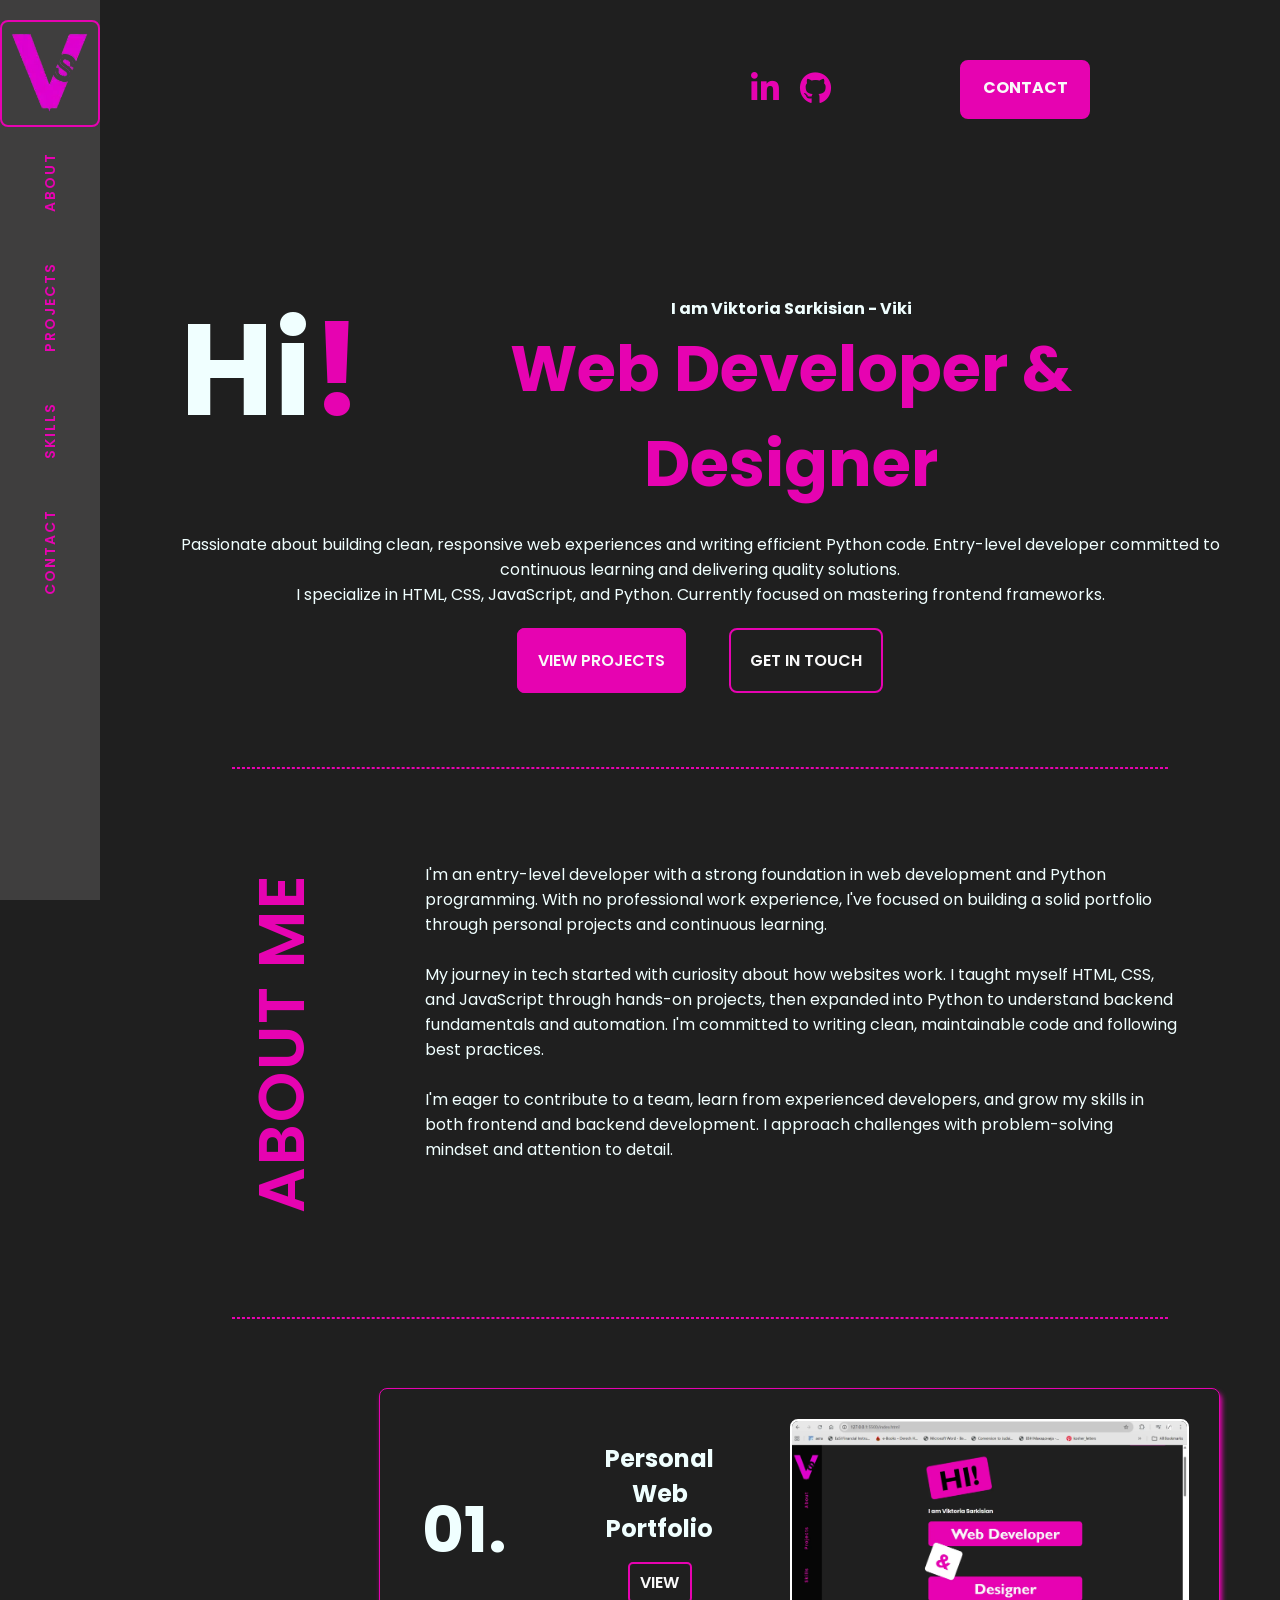
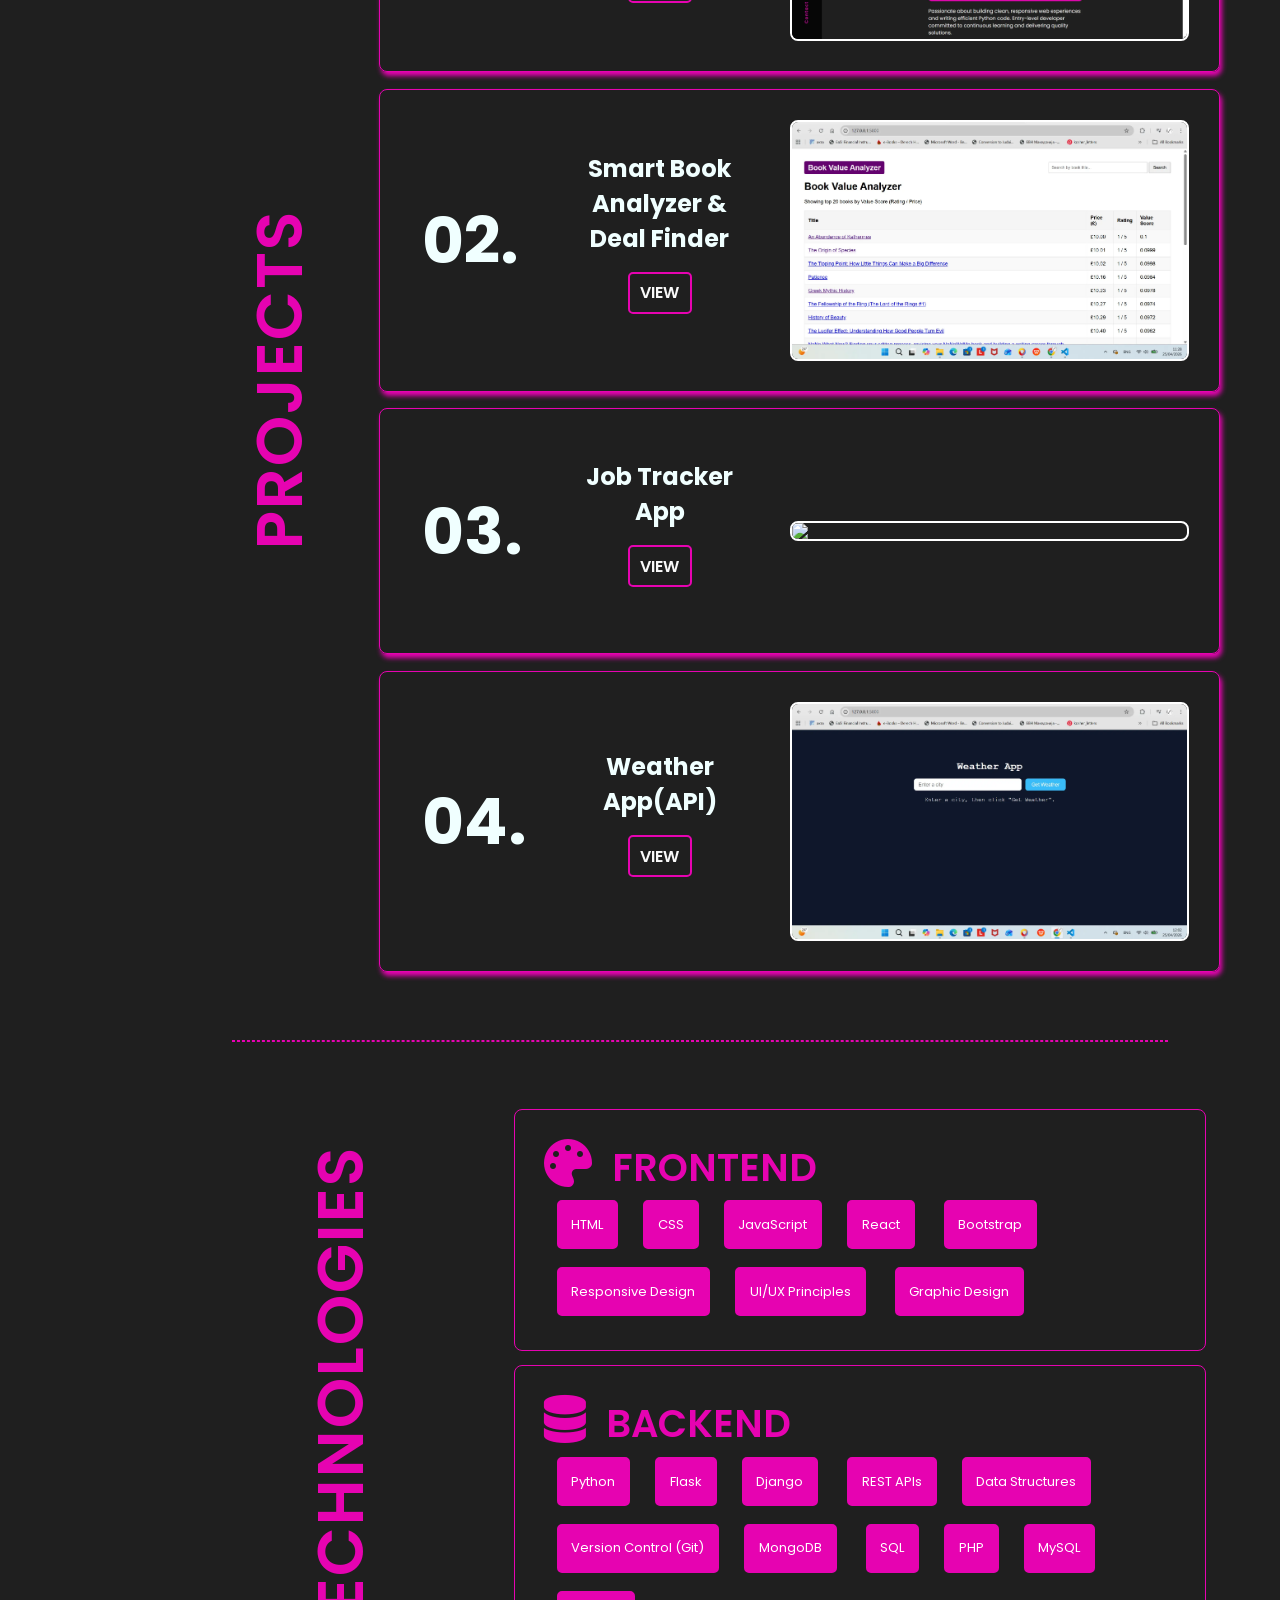
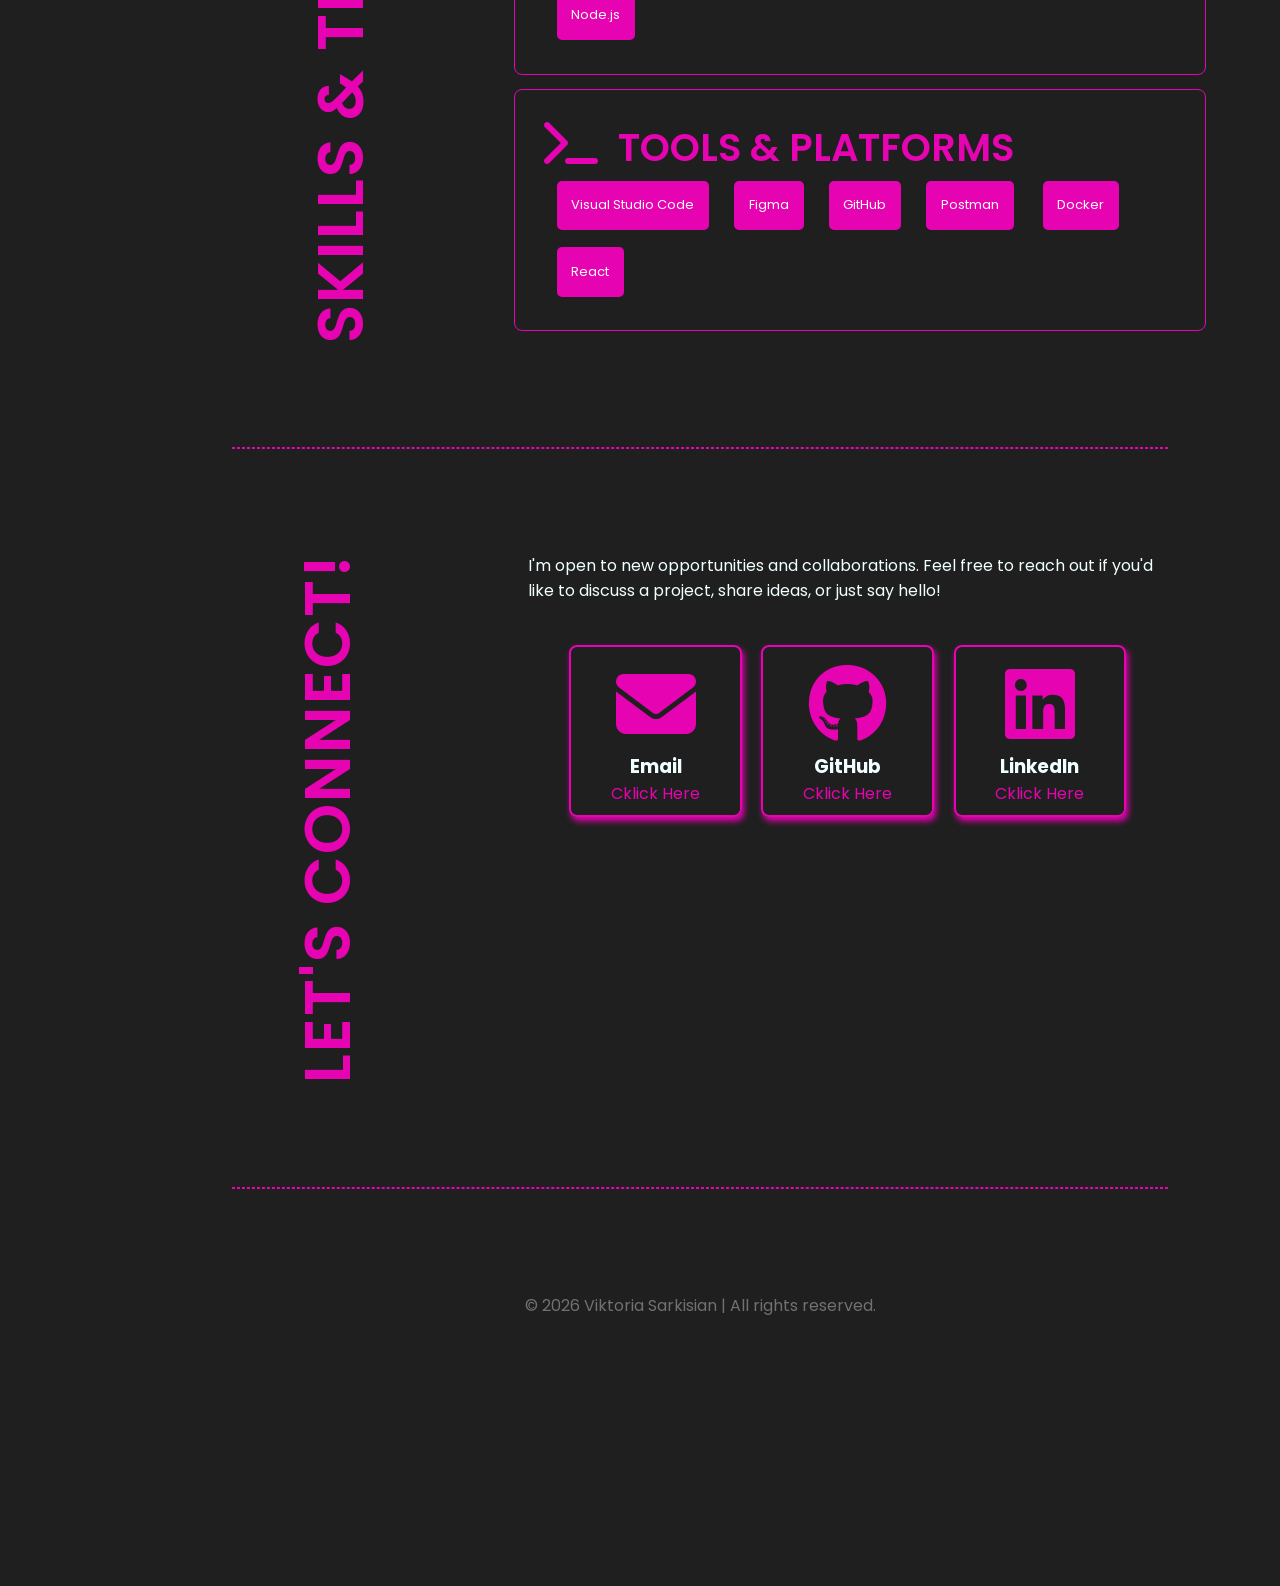
==== index.html @ e144cbd7 "Initial commit" ====
<!DOCTYPE html>
<html lang="en">
  <head>
    <meta charset="UTF-8">
    <meta name="viewport" content="width=device-width, initial-scale=1.0">
    <meta http-equiv="X-UA-Compatible" content="ie=edge">
    <title>Viki's Portfolio</title>
    <link rel="stylesheet" href="./styles.css">
    <link rel="icon" href="./favicon.ico" type="image/x-icon">
    <link rel="stylesheet" href="https://cdnjs.cloudflare.com/ajax/libs/font-awesome/6.5.0/css/all.min.css">
  </head>
  <body>
    <main>
        <section class="slidebar">
            <div class="logo">
                <a href="/index.html">
                    <img src="/images-web/VS-LOGO-removebg-preview.webp" alt="Logo">
                </a>
            </div>

            <div class="nav-menu" id="nav-menu-slidebar">
                <a href="#about-sec">ABOUT</a>
                <a href="#project-sec">PROJECTS</a>
                <a href="#skills-info">SKILLS</a>
                <a href="#contact-sec">CONTACT</a>
            </div>

            <div class="hamburger-icon" onclick="myFunction()">
                <i class="fa fa-bars"></i>
            </div>
        </section>

        <section class="context">
            <div class="nav-contact">
                <div class="nav-contact-box">
                    <div class="nav-contact-links">
                        <a href="https://www.linkedin.com/in/viktoria-sarkisian-2a6a63b/"><i class="fa-brands fa-linkedin-in"></i></a>
                        <a href="https://github.com/Viki12MK"><i class="fa-brands fa-github"></i></a>
                    </div>
                    <div class="nav-contact-btn">
                        <a href="#contact-sec" class="btn" id="btn-contact">CONTACT</a>
                    </div>
                </div>
            </div>

            <div class="project-container">
                <div class="hero">
                    <div class="hero-info">
                        <div class="hero-title">
                            <h1 id="hero-h1">Hi<span>!</span></h1>
                        </div>
                        <div class="hero-text">
                            <div class="hero-txt">
                                <h5>I am Viktoria Sarkisian - Viki</h5>
                            </div>
                            <div class="hero-txt">
                                <h1>Web Developer & Designer</h1>
                            </div>
                        </div>
                    </div>       
                    <div class="hero-article">
                        <p>Passionate about building clean, responsive web experiences and writing efficient Python code. 
                            Entry-level developer committed to continuous learning and delivering quality solutions.</p>
                        <p>I specialize in HTML, CSS, JavaScript, and Python. Currently focused on mastering frontend 
                            frameworks.
                        </p>
                    </div>
                    <div class="hero-btn">
                        <a href="projects.html" class="btn" id="btn-projects">VIEW PROJECTS</a>
                        <a href="#contact-sec" class="btn" id="btn-get-in-touch">GET IN TOUCH</a>
                    </div>
                </div>

                <hr>

                <div class="about" id="about-sec">
                    <div class="about-title">
                        <h2>ABOUT ME</h2> 
                    </div>
                    <div class="about-txt">
                        <p>I'm an entry-level developer with a strong foundation in 
                            web development and Python programming. With no professional
                            work experience, I've focused on building a solid portfolio 
                            through personal projects and continuous learning.
                        </p><br>
                        <p>My journey in tech started with curiosity about how websites 
                            work. I taught myself HTML, CSS, and JavaScript through 
                            hands-on projects, then expanded into Python to understand 
                            backend fundamentals and automation. I'm committed to writing
                            clean, maintainable code and following best practices.
                        </p><br>
                        <p>I'm eager to contribute to a team, learn from experienced 
                            developers, and grow my skills in both frontend and backend 
                            development. I approach challenges with problem-solving 
                            mindset and attention to detail.
                        </p>
                    </div>
                </div>

                <hr>

                <div class="projects" id="project-sec">
                    <div class="projects-title">
                        <h2>PROJECTS</h2>
                    </div>
                    
                    <div class="projects-list">
                        <div class="project">
                            <div class="project-num">
                                <h1>01.</h1>
                            </div>
                            <div class="project-title">
                                <h2>Personal Web Portfolio</h2>
                                 <div class="project-btn">
                                    <button class="button-project" id="btn-project-1">VIEW</button>
                                 </div>
                            </div>
                            <div class="project-box">
                                <div class="project-img">
                                    <img src="/images-web/Project_1_Screenshot_1.webp" alt="Project 1">
                                </div>
                            </div>
                        </div>

                        <div class="project">
                            <div class="project-num">
                                <h1>02.</h1>
                            </div>
                            <div class="project-title">
                                <h2>Smart Book Analyzer & Deal Finder</h2>
                                 <div class="project-btn">
                                    <button class="button-project" id="btn-project-1">VIEW</button>
                                 </div>
                            </div>
                            <div class="project-box">
                                <div class="project-img">
                                    <img src="/images-web/Project_2_Screenshot_1.webp" alt="Project 1">
                                </div>
                            </div>
                        </div>

                        <div class="project">
                            <div class="project-num">
                                <h1>03.</h1>
                            </div>
                            <div class="project-title">
                                <h2>Job Tracker App</h2>
                                 <div class="project-btn">
                                    <button class="button-project" id="btn-project-1">VIEW</button>
                                 </div>
                            </div>
                            <div class="project-box">
                                <div class="project-img">
                                    <img src="/images-web/Project_3_Screenshot_1.webp alt="Project 1">
                                </div>
                            </div>
                        </div>

                        <div class="project">
                            <div class="project-num">
                                <h1>04.</h1>
                            </div>
                            <div class="project-title">
                                <h2>Weather App(API)</h2>
                                 <div class="project-btn">
                                    <button class="button-project" id="btn-project-1">VIEW</button>
                                 </div>
                            </div>
                            <div class="project-box">
                                <div class="project-img">
                                    <img src="/images-web/Project_4_Screenshot_1.webp" alt="Project 1">
                                </div>
                            </div>
                        </div>
                    </div>
                </div>

                <hr>

                <div class="skills" id="skills-info">
                    <div class="skills-title">
                        <h2>SKILLS & TECHNOLOGIES</h2>
                    </div>

                    <div class="skills-boxes">
                        <div class="skill-box">
                            <div class="skill-box-title">
                                <i class="fa-solid fa-palette"><span>FRONTEND</span></i>
                            </div>
                            <div class="skill-txt">
                                <p><span>HTML</span><span>CSS</span><span>JavaScript</span><span>React</span>
                                <span>Bootstrap</span><span>Responsive Design</span><span>UI/UX Principles</span>
                                <span>Graphic Design</span></p>
                            </div>
                        </div>

                        <div class="skill-box">
                            <div class="skill-box-title">
                                <i class="fa-solid fa-database"><span>BACKEND<span></i>
                            </div>
                            <div class="skill-txt">
                                <p><span>Python</span><span>Flask</span><span>Django</span>
                                <span>REST APIs</span><span>Data Structures</span>
                                <span>Version Control (Git)</span><span>MongoDB</span>
                                <span>SQL</span><span>PHP</span><span>MySQL</span><span>Node.js</span></p>
                            </div>
                        </div>


                        <div class="skill-box">
                            <div class="skill-box-title">
                                <i class="fa-solid fa-terminal"><span>TOOLS & PLATFORMS</span></i>
                            </div>
                            <div class="skill-txt">
                                <p><span>Visual Studio Code</span><span>Figma</span><span>GitHub</span><span>Postman</span>
                                    <span>Docker</span><span>React</span>
                                </p>  
                            </div>
                        </div>
                    </div>
                </div>

                <hr>

                <div class="contact-section" id="contact-sec">
                    <div class="contact-title">
                        <h2 id="contact-title">LET'S CONNECT!</h2>
                    </div>
                    <div class="contact-context">
                        <div class="contact-txt">
                            <p id="contact-paragraph">I'm open to new opportunities and collaborations. 
                                Feel free to reach out if you'd like to 
                                discuss a project, share ideas, or just say hello!
                            </p> 
                        </div>

                        <div class="contact-conatiner">
                            <div class="contact-box">
                                <div class="contact-icon">
                                    <i class="fa-solid fa-envelope"></i>
                                </div>
                                <div class="contact-box-info">
                                    <h3>Email</h3>
                                    <a href="mailto:maiviktoria.sarkisian12@gmail.com">Cklick Here</a>
                                </div>
                            </div>

                            <div class="contact-box">
                                <div class="contact-icon">
                                    <i class="fa-brands fa-github"></i>
                                </div>
                                <div class="contact-box-info">
                                    <h3>GitHub</h3>
                                    <a href="https://github.com/Viki12MK" target="_blank">Cklick Here</a>
                                </div>
                            </div>

                            <div class="contact-box">
                                <div class="contact-icon">
                                    <i class="fa-brands fa-linkedin"></i>
                                </div>
                                <div class="contact-box-info">
                                    <h3>LinkedIn</h3>
                                    <a href="https://www.linkedin.com/in/viktoria-sarkisian-2a6a63b/" target="_blank">Cklick Here</a>
                                </div>
                            </div>
                        </div>
                    </div>
                </div>
                
                <hr>

                <footer>
                    <p>&copy; 2026 Viktoria Sarkisian | All rights reserved.</p>
                </footer>
            </div>

              
        </section>

    </div>

            
    </main>
    <script src="index.js"></script>
  </body>
</html>
---- styles.css ----
@import url('https://fonts.googleapis.com/css2?family=Poppins:ital,wght@0,100;0,200;0,300;0,400;0,500;0,600;0,700;0,800;0,900;1,100;1,200;1,300;1,400;1,500;1,600;1,700;1,800;1,900&display=swap'); 
* { 
margin: 0; 
padding: 0; 
box-sizing: border-box; 
font-family: 'Poppins', sans-serif; 
} 

body { 
overflow-x: hidden;
 
} 

main { 
margin: 0 auto; 
padding: 20px; 
background: #1f1f1f; 
color: azure; 
} 

.slidebar { 
position: fixed; 
top: 0; 
left: 0; 
width: 100px; 
height: 100vh; 
background: rgba(72, 71, 71, 0.8); 
display: flex; 
flex-direction: column; 
align-items: center; 
padding: 20px 0; 
z-index: 999; 
} 

.logo { 
border: 2px solid #e603b1; 
border-radius: 8px; 
} 

.logo img { 
width: 100%; 
} 

.nav-menu { 
display: flex; 
flex-direction: column; 
gap: 50px; 
margin: 25px; 
} 

.nav-menu a { 
writing-mode: vertical-lr; 
transform: rotate(180deg); 
text-decoration: none; 
color: #e603b1; 
font-size: 14px; 
letter-spacing: 2px; 
font-weight: 600; 
} 

.nav-menu a:hover { 
color: #fff; 
} 

.hamburger-icon { 
display: none; 
} 

/* =============== CONTEXT SECTION ===================*/ 

.context { 
width: calc(100% - 120px);
margin-left: 120px; 
padding: 40px;
} 

.nav-contact { 
padding-left: 0; 
display: flex; 
justify-content: flex-end; 
} 

.nav-contact-box { 
display: grid; 
grid-template-columns: repeat(2, 1fr); 
width: 50%; 
} 

.nav-contact-links { 
width: 70%; 
display: flex; 
gap:10px; 
padding: 4; 
justify-content: center; 
} 

.nav-contact-links a{ 
font-size: 2em; 
margin: 3%; 
color: #e603b1; 
} 

.nav-contact-links a:hover { 
color: #fff; 
} 

.nav-contact-btn { 
width: 50%; 
border: 2px solid #e603b1; 
border-radius: 8px; 
background: #e603b1; 
text-align: center; 
padding-top: 5% ; 
} 

.nav-contact-btn a { 
text-decoration: none; 
color: #f9f9f9; 
font-weight: 700; 
} 

.nav-contact-btn:hover { 
background-color: black; 
} 

.project-container {
    margin: 15% 0 ;
}

.hero-info { 
display: flex; 
justify-content: center; 
} 

.hero-title h1 { 
font-size: 8em; 
} 

.hero-title h1 span { 
color: #e603b1; 
} 

.hero-text { 
text-align: center; 
padding: 2%; 
} 

.hero-txt h5 { 
font-size: 1em; 
} 

.hero-txt h1 { 
color: #e603b1; 
font-size: 4em; 
} 

.hero-article { 
text-align: center; 
} 

.hero-btn { 
text-align: center; 
padding: 4%; 
} 

.hero-btn a { 
margin: 2%; 
border: 2px solid #e603b1; 
border-radius: 8px; 
padding: 2%; 
text-decoration: none; 
color: #f9f9f9; 
font-weight: 600; 
} 

#btn-projects { 
background: #e603b1; 
} 

#btn-projects:hover { 
background: #1f1f1f; 
} 

#btn-get-in-touch:hover { 
background: #e603b1; 
} 

.about, .projects { 
display: flex; 
} 

.about-title, .projects-title, .skills-title, .contact-title { 
width: 40%; 
padding: 5%; 
color: #e603b1; 
display: flex;
justify-content: center;
align-items: center;
} 

.about-title h2, .projects-title h2, .skills-title h2, .contact-title h2 { 
transform: rotate(180deg); 
writing-mode: vertical-rl; 
letter-spacing: 2px; 
font-weight: 600; 
font-size: 4em; 
} 

.about-txt { 
padding: 4%; 
} 

.project { 
display: grid; 
grid-template-columns: 120px 1fr 2fr; 
gap: 30px;
width: 100%;
border: 1px solid #e603b1; 
box-shadow: 2px 4px 5px #e603b1; 
border-radius: 8px; 
margin: 2% 0; 
padding: 30px;
align-items: center;
} 


.project-num { 
justify-items: center; 
} 

.project-num h1{ 
font-size: 4em; 
margin: 10%; 
} 

.project-box {
    width: 100%;
}

.project-img {
    width: 100%;
}

.project-img img { 
width: 100%;
height: auto;
border-radius: 8px; 
border: 2px solid white; 
display: block;
margin: auto;
object-fit: cover;
} 

.project-title { 
text-align: center; 
padding: 10%; 
} 

.project-btn { 
padding: 10%; 
} 

#btn-project-1 { 
width: 50%; 
background: #1f1f1f; 
color: #f9f9f9; 
border: 2px solid #e603b1; 
border-radius: 5px; padding: 5%; 
font-size: 1em; 
font-weight: 600; 
} 

#btn-project-1:hover { 
background: #e603b1; 
} 

.skills { 
display: flex; 
} 

.skills-boxes { 
width: 100%; 
} 

.skill-box { 
border: 1px solid #e603b1; 
border-radius: 8px; 
padding: 4%; 
margin: 2%; 
} 

.skill-box-title i { 
font-size: 3em; 
color: #e603b1; 
} 

.skill-box-title span { 
font-size: 0.8em; 
color: #e603b1; 
margin-bottom: 20px; 
font-weight: 600; 
margin: 20px; 
} 

.skill-txt p span { 
display: inline-block; 
margin: 2%; 
background-color: #e603b1; 
color: #fff; 
border-radius: 5px; 
font-size: small; 
margin-bottom: 5px; 
border: 2px solid #e603b1; 
border-radius: 5px; 
padding: 2%; } 

.contact-conatiner { 
padding: 5%; 
} 

.contact-section { 
width: 100%; 
display: flex; 
} 

.contact-context { 
padding: 5%; 
} 

.contact-conatiner { 
display: grid; 
grid-template-columns: repeat(3, 1fr); 
} 
.contact-box { 
border: 2px solid #e603b1; 
margin: 5%; 
border-radius: 8px; 
text-align: center; 
padding: 5%; 
box-shadow: 2px 4px 6px #e603b1;
} 
.contact-icon i { 
font-size: 5em; margin: 5%; 
color: #e603b1; 
} 
.contact-box-info a { 
text-decoration: none; 
color: #e603b1; 
} 
.contact-box-info a:hover { 
color: #ffffff; 
} 
footer { 
text-align: center; 
color: #727070; 
padding: 5%; 
} 
hr { 
margin: 5%; 
border: 1px dashed #e603b1; 
}

/* projects page */

.projects-container {
    margin-top: 10%;
}

.title-projects-sec {
    width: 100%;
    display: flex;
}

.long-arrow {
    margin: 5%;
    display: inline-block;
    position: relative;
    width: 500px;        
    height: 2px;         
    background: #e603b1;   
    vertical-align: middle;
}


.long-arrow::after {
    content: '';
    position: absolute;
    right: 0;
    top: -4px;           
    width: 10px;
    height: 10px;
    border-top: 3px solid #e603b1;
    border-right: 3px solid #e603b1;
    transform: rotate(45deg);
}

.title-projects-sec h1 {
    font-size: 4em;
    color:#e603b1;
}

.list-projects-sec {
    width: 100%;
}

.my-project-box {
    display: grid;
    grid-template-columns: 1fr 3fr 2fr;
    margin: 4%;
    border: 1px solid #e603b1;
    padding: 2%; 
}

.num-project-box {
   text-align: center;
   margin: 4%;
   border: 1px solid #e603b1;
}

.project-number {
    width: 100%;
}

.project-number h1 {
    font-size: 5em;
}

.vertical-arrow {
    width: 2px;                 
    height: 200px;              
    background-color: #e603b1;
    position: relative;
    margin: 20px auto;
}


.vertical-arrow::before {
    content: '';
    position: absolute;
    top: 0;                     
    left: 50%;
    width: 12px;
    height: 12px;
    border-top: 2px solid #e603b1;
    border-left: 2px solid #e603b1;
    transform: translate(-50%, -50%) rotate(45deg);
}

.desc-project-box {
    padding: 5%;
}

.desc-project-box h3 {
    color: #e603b1;
    font-size: 2em;
}

.project-visit-btn {
    width: 60%;
    height: 50px;
    border: 2px solid #e603b1;
    border-radius: 8px;
    margin: 10%;
    text-align: center;
    padding: 3%;
    background-color: #e603b1;
}

.project-visit-btn a {
    text-decoration: none;
    color: #fff;
    font-weight: 600;
}

.project-visit-btn:hover {
    background-color: transparent;
}



.thumbnails {
  flex: 1;
  display: flex;
  flex-wrap: wrap;
}

.thumbnail {
  width: 250px;
  height: 170px;
  margin: 5px;
  cursor: pointer;
}

.lightbox {
  display: none;
  position: fixed;
  top: 0;
  left: 10%;
  width: 80%;
  height: 100%;
  background-color: rgba(0, 0, 0, 0.8);
  justify-content: center;
  align-items: center;
}

.lightbox-img {
  max-width: 100%;
  height: auto;
}

.close-btn {
  position: absolute;
  top: 30px;
  right: 20px;
  font-size: 30px;
  color: #e603b1;
  cursor: pointer;
}

/* ======================================================
   RESPONSIVE DESIGN
====================================================== */

/* Large screens / laptops */
@media screen and (max-width: 1200px) {

  .context {
    width: 85%;
    margin-left: 120px;
  }

  .hero-title h1 {
    font-size: 6em;
  }

  .hero-txt h1 {
    font-size: 3em;
  }

  .project {
    grid-template-columns: 1fr;
    padding: 20px;
  }

  .project-img img {
    width: 100%;
    margin: 0;
  }

  .my-project-box {
    grid-template-columns: 1fr;
  }

  .contact-conatiner {
    grid-template-columns: repeat(2, 1fr);
    gap: 20px;
  }

  .lightbox {
    position: fixed;
    inset: 0;
    width: 100%;
    height: 100vh;
    padding: 20px;
    z-index: 9999;

    display: none;
    justify-content: center;
    align-items: center;

    background: rgba(0, 0, 0, 0.9);
    }

  .lightbox-img {
    max-width: 95%;
    max-height: 90vh;
    object-fit: contain;
    border-radius: 10px;
    }

  .close-btn {
    position: fixed;
    top: 20px;
    right: 25px;

    width: 45px;
    height: 45px;

    display: flex;
    justify-content: center;
    align-items: center;

    font-size: 2rem;
    font-weight: bold;

    color: #fff;
    background: rgba(230, 3, 177, 0.9);

    border-radius: 50%;
    cursor: pointer;

    z-index: 10000;
    transition: 0.3s ease;
    }

  .close-btn:hover {
    transform: scale(1.1);
    background: #e603b1;
    }
}


/* Tablets */
@media screen and (max-width: 992px) {

  .slidebar {
    width: 80px;
  }

  .context {
    width: calc(100% - 80px);
    margin-left: 80px;
    padding: 20px;
  }

  .hero-info {
    flex-direction: column;
    text-align: center;
  }

  .hero-title h1 {
    font-size: 5em;
  }

  .hero-txt h1 {
    font-size: 2.5em;
  }

  .about,
  .projects,
  .skills,
  .contact-section {
    flex-direction: column;
  }

  .about-title,
  .projects-title,
  .skills-title,
  .contact-title {
    width: 100%;
    justify-content: flex-start;
    padding: 20px 0;
  }

  .about-title h2,
  .projects-title h2,
  .skills-title h2,
  .contact-title h2 {
    writing-mode: horizontal-tb;
    transform: none;
    font-size: 2.5em;
  }

  .nav-contact-box {
    width: 100%;
  }

  .my-project-box {
    grid-template-columns: 1fr;
  }

  .contact-conatiner {
    grid-template-columns: 1fr;
  }

  .long-arrow {
    width: 250px;
  }

  .title-projects-sec h1 {
    font-size: 2.5em;
  }

  .thumbnail {
    width: 180px;
    height: auto;
  }

  .close-btn {
    top: 15px;
    right: 15px;

    width: 40px;
    height: 40px;

    font-size: 1.6rem;
  }
}


/* Mobile devices */
@media screen and (max-width: 768px) {

  body {
    overflow-x: hidden;
  }

  .slidebar {
    width: 100%;
    height: auto;
    flex-direction: row;
    justify-content: space-between;
    padding: 10px 20px;
  }

  .logo {
    width: 70px;
  }

  .logo img {
    width: 100%;
  }

  .hamburger-icon {
    display: block;
    font-size: 2em;
    color: #e603b1;
    cursor: pointer;
  }

  .nav-menu {
    display: none;
    position: absolute;
    top: 80px;
    left: 0;
    width: 100%;
    background: #1f1f1f;
    flex-direction: column;
    align-items: center;
    gap: 20px;
    padding: 20px 0;
  }

  .nav-menu.active {
    display: flex;
  }

  .nav-menu a {
    writing-mode: horizontal-tb;
    transform: none;
    font-size: 1rem;
  }

  .context {
    width: 100%;
    margin: 100px 0 0 0;
    padding: 20px;
  }

  .nav-contact {
    justify-content: center;
  }

  .nav-contact-box {
    grid-template-columns: 1fr;
    gap: 20px;
  }

  .nav-contact-links {
    width: 100%;
    justify-content: center;
  }

  .nav-contact-btn {
    width: 100%;
    padding: 15px;
  }

  .hero-title h1 {
    font-size: 4em;
  }

  .hero-txt h1 {
    font-size: 2em;
  }

  .hero-btn {
    display: flex;
    flex-direction: column;
    gap: 20px;
  }

  .hero-btn a {
    display: block;
    width: 100%;
    padding: 15px;
  }

  .project {
    grid-template-columns: 1fr;
  }

  .project-title {
    padding: 20px 0;
  }

  .project-img img {
    width: 100%;
  }

  .skill-box-title i {
    font-size: 2em;
  }

  .skill-box-title span {
    display: block;
    margin-top: 10px;
  }

  .contact-conatiner {
    grid-template-columns: 1fr;
  }

  .contact-icon i {
    font-size: 3em;
  }

  .title-projects-sec {
    flex-direction: column;
    align-items: center;
    text-align: center;
  }

  .long-arrow {
    width: 150px;
  }

  .title-projects-sec h1 {
    font-size: 2em;
  }

  .project-number h1 {
    font-size: 3em;
  }

  .vertical-arrow {
    height: 100px;
  }

  .desc-project-box h3 {
    font-size: 1.5em;
  }

  .project-visit-btn {
    width: 80%;
    height: auto;
  }

  .thumbnail {
    width: 100%;
    height: auto;
  }

  .lightbox {
    left: 0;
    width: 100%;
  }

  .close-btn {
    top: 10px;
    right: 10px;

    width: 36px;
    height: 36px;

    font-size: 1.4rem;
  }

  .lightbox {
    padding: 10px;
  }

  .lightbox-img {
    max-width: 100%;
  }

  
}


/* Small mobile devices */
@media screen and (max-width: 480px) {

  .hero-title h1 {
    font-size: 3em;
  }

  .hero-txt h1 {
    font-size: 1.5em;
  }

  .hero-article p {
    font-size: 0.9em;
  }

  .about-title h2,
  .projects-title h2,
  .skills-title h2,
  .contact-title h2 {
    font-size: 2em;
  }

  .project-num h1 {
    font-size: 2.5em;
  }

  .contact-box {
    padding: 20px;
  }

  footer {
    font-size: 0.8em;
  }
}
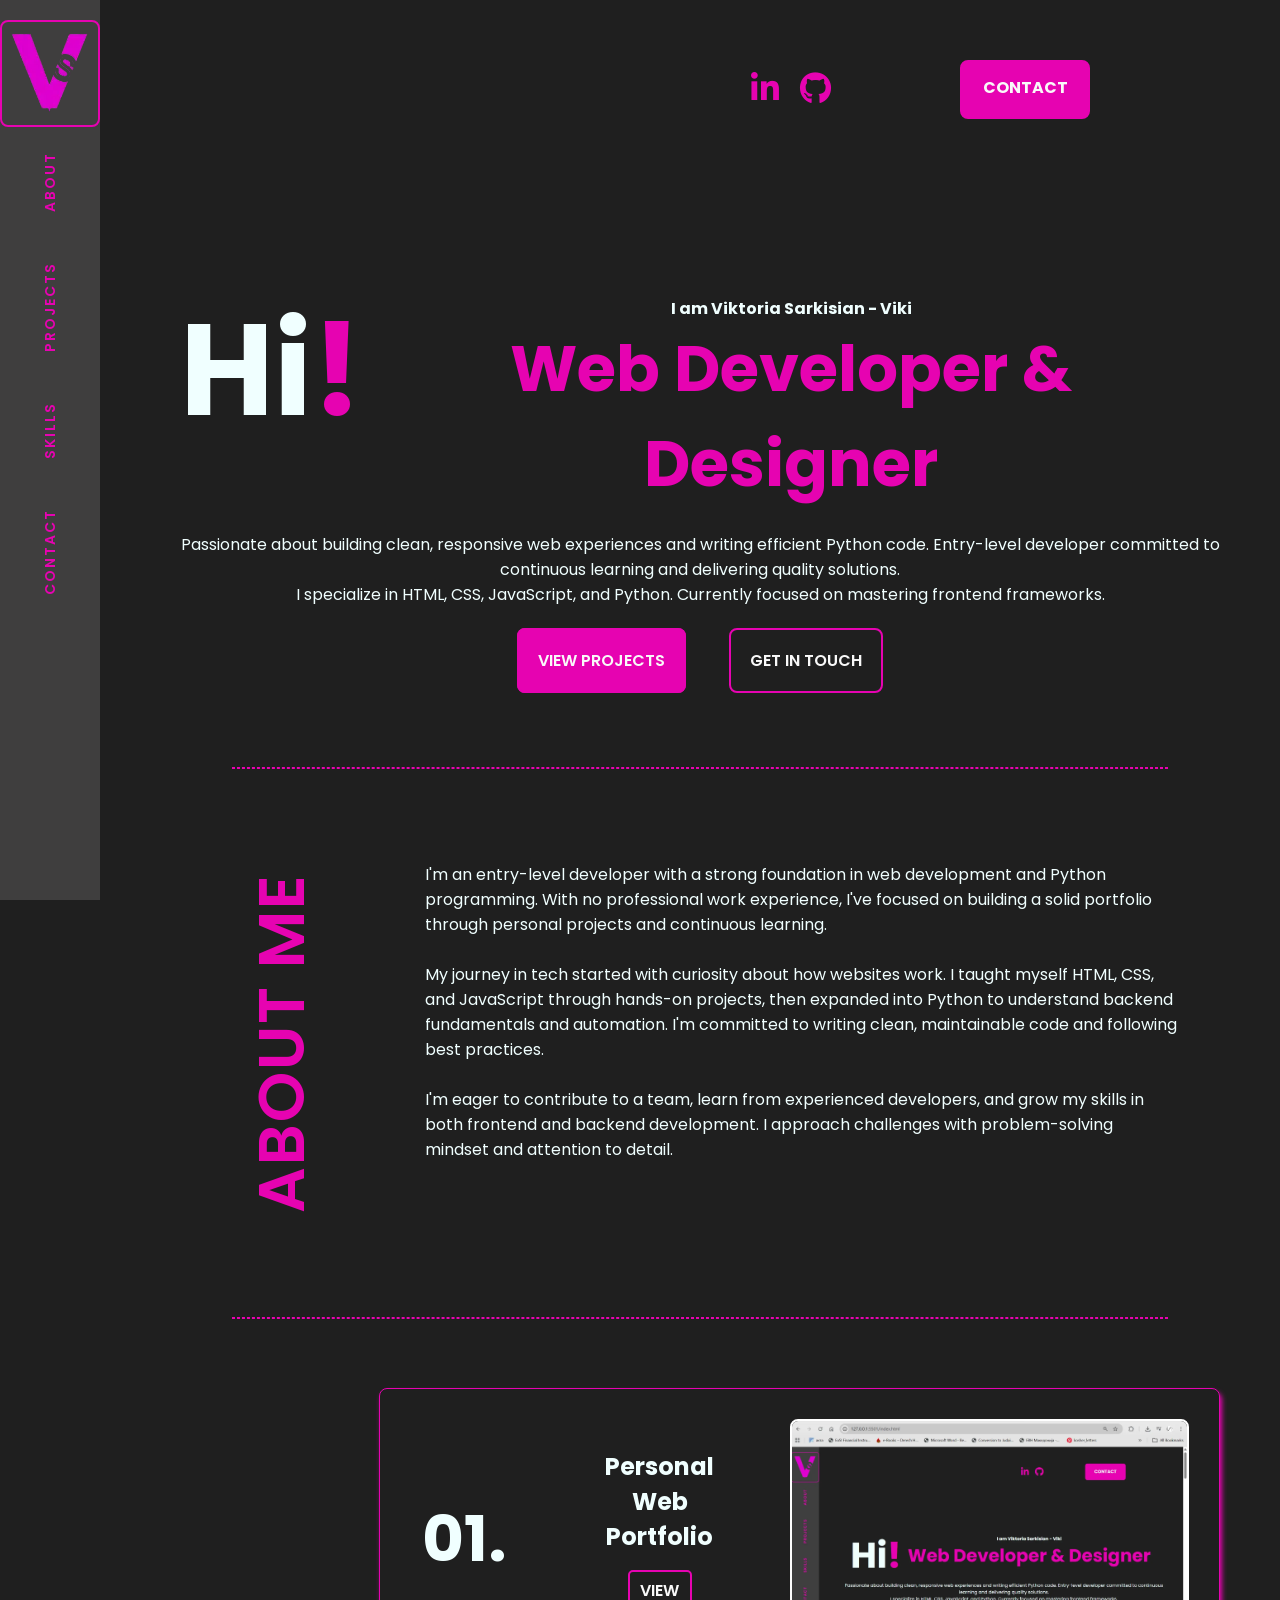
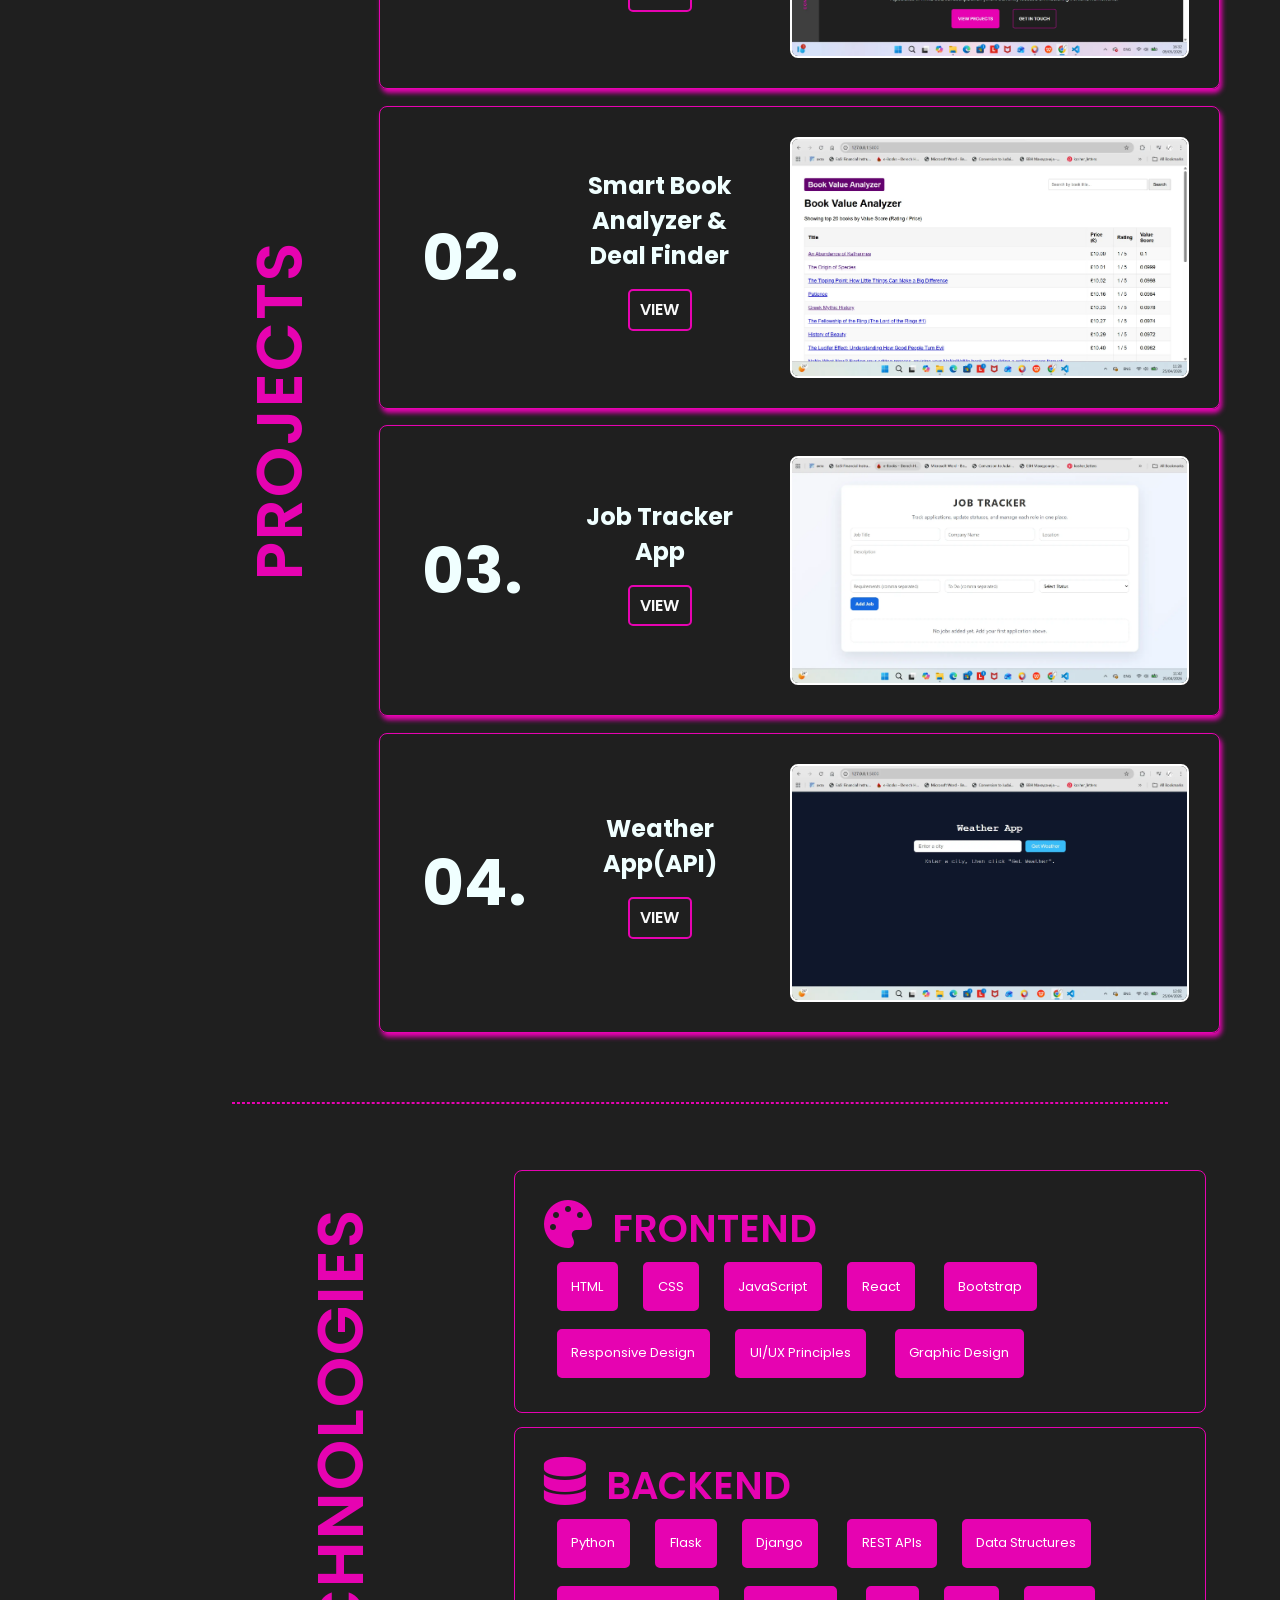
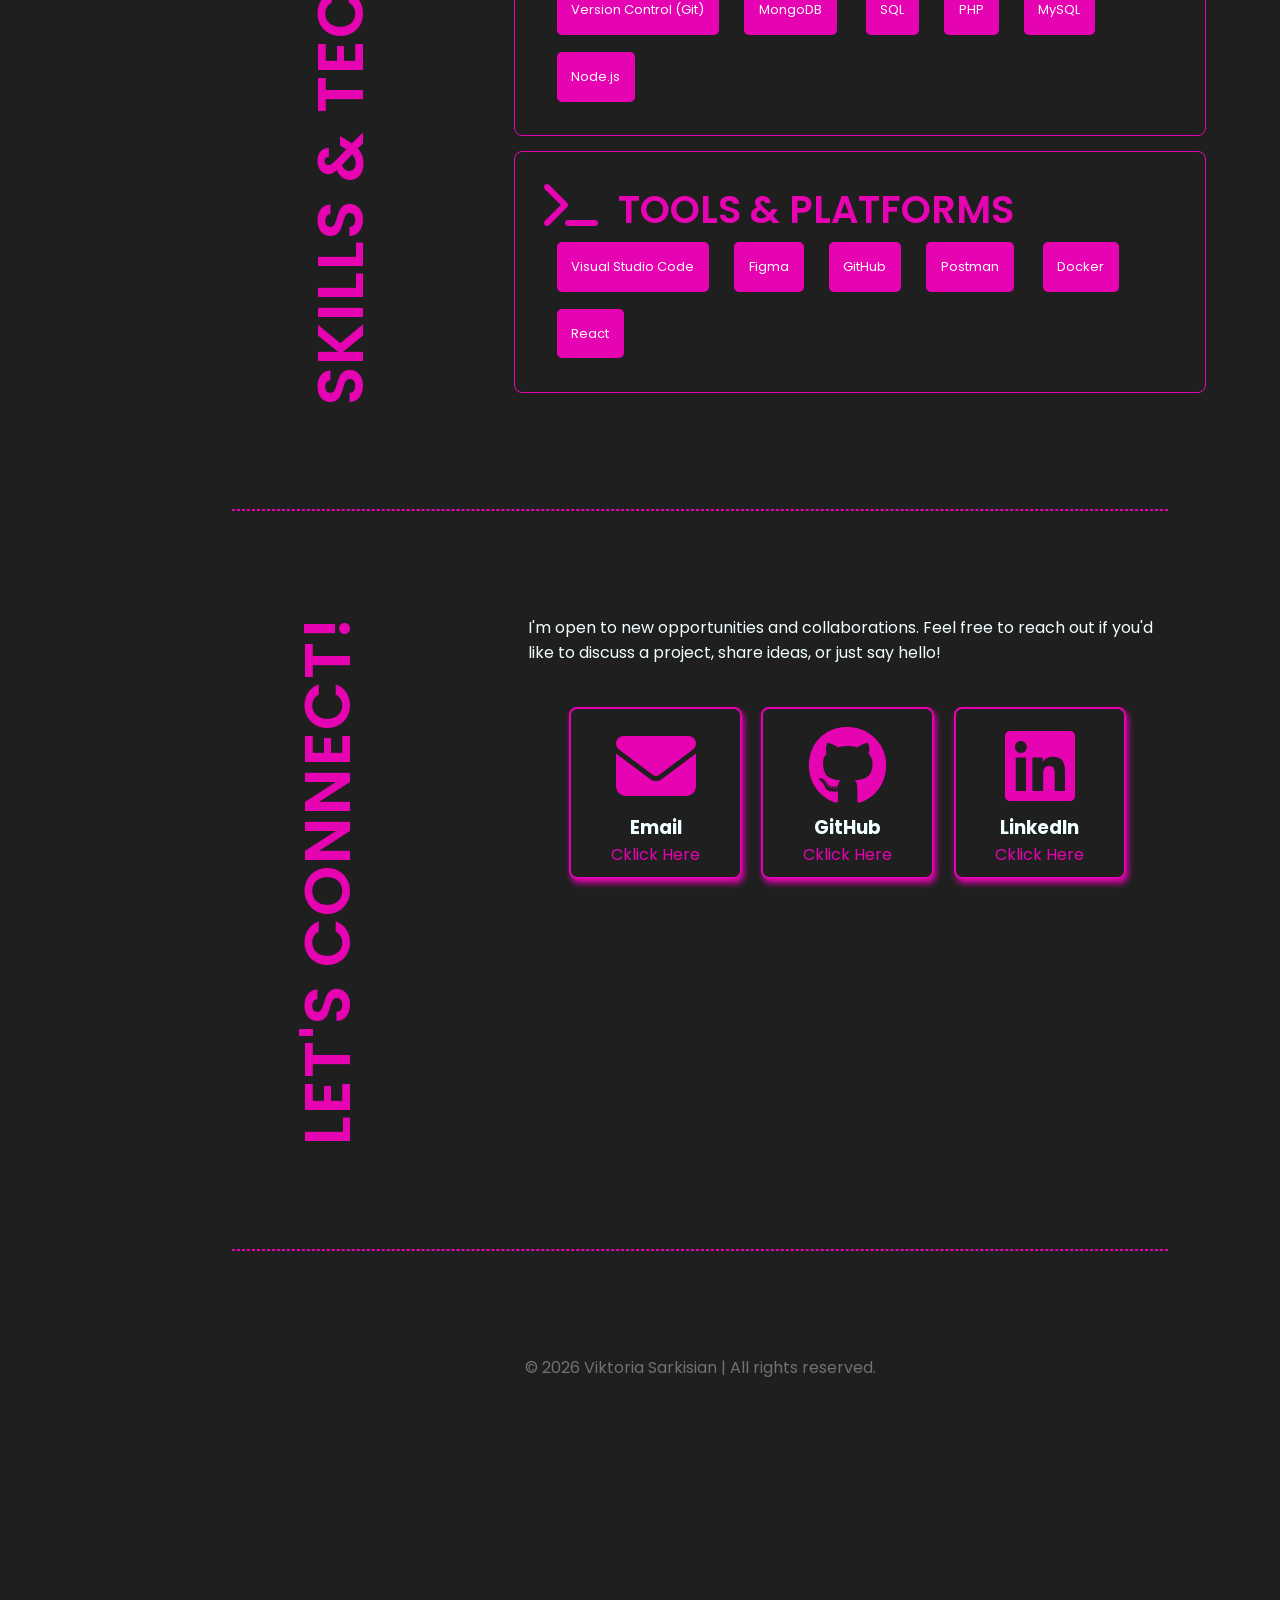
==== commit 7c048569: "Update portfolio homepage and projects page" ====
--- a/index.html
+++ b/index.html
@@ -151,7 +151,7 @@
                             </div>
                             <div class="project-box">
                                 <div class="project-img">
-                                    <img src="/images-web/Project_3_Screenshot_1.webp alt="Project 1">
+                                    <img src="/images-web/Project_3_Screenshot_1.webp" alt="Project 1">
                                 </div>
                             </div>
                         </div>
